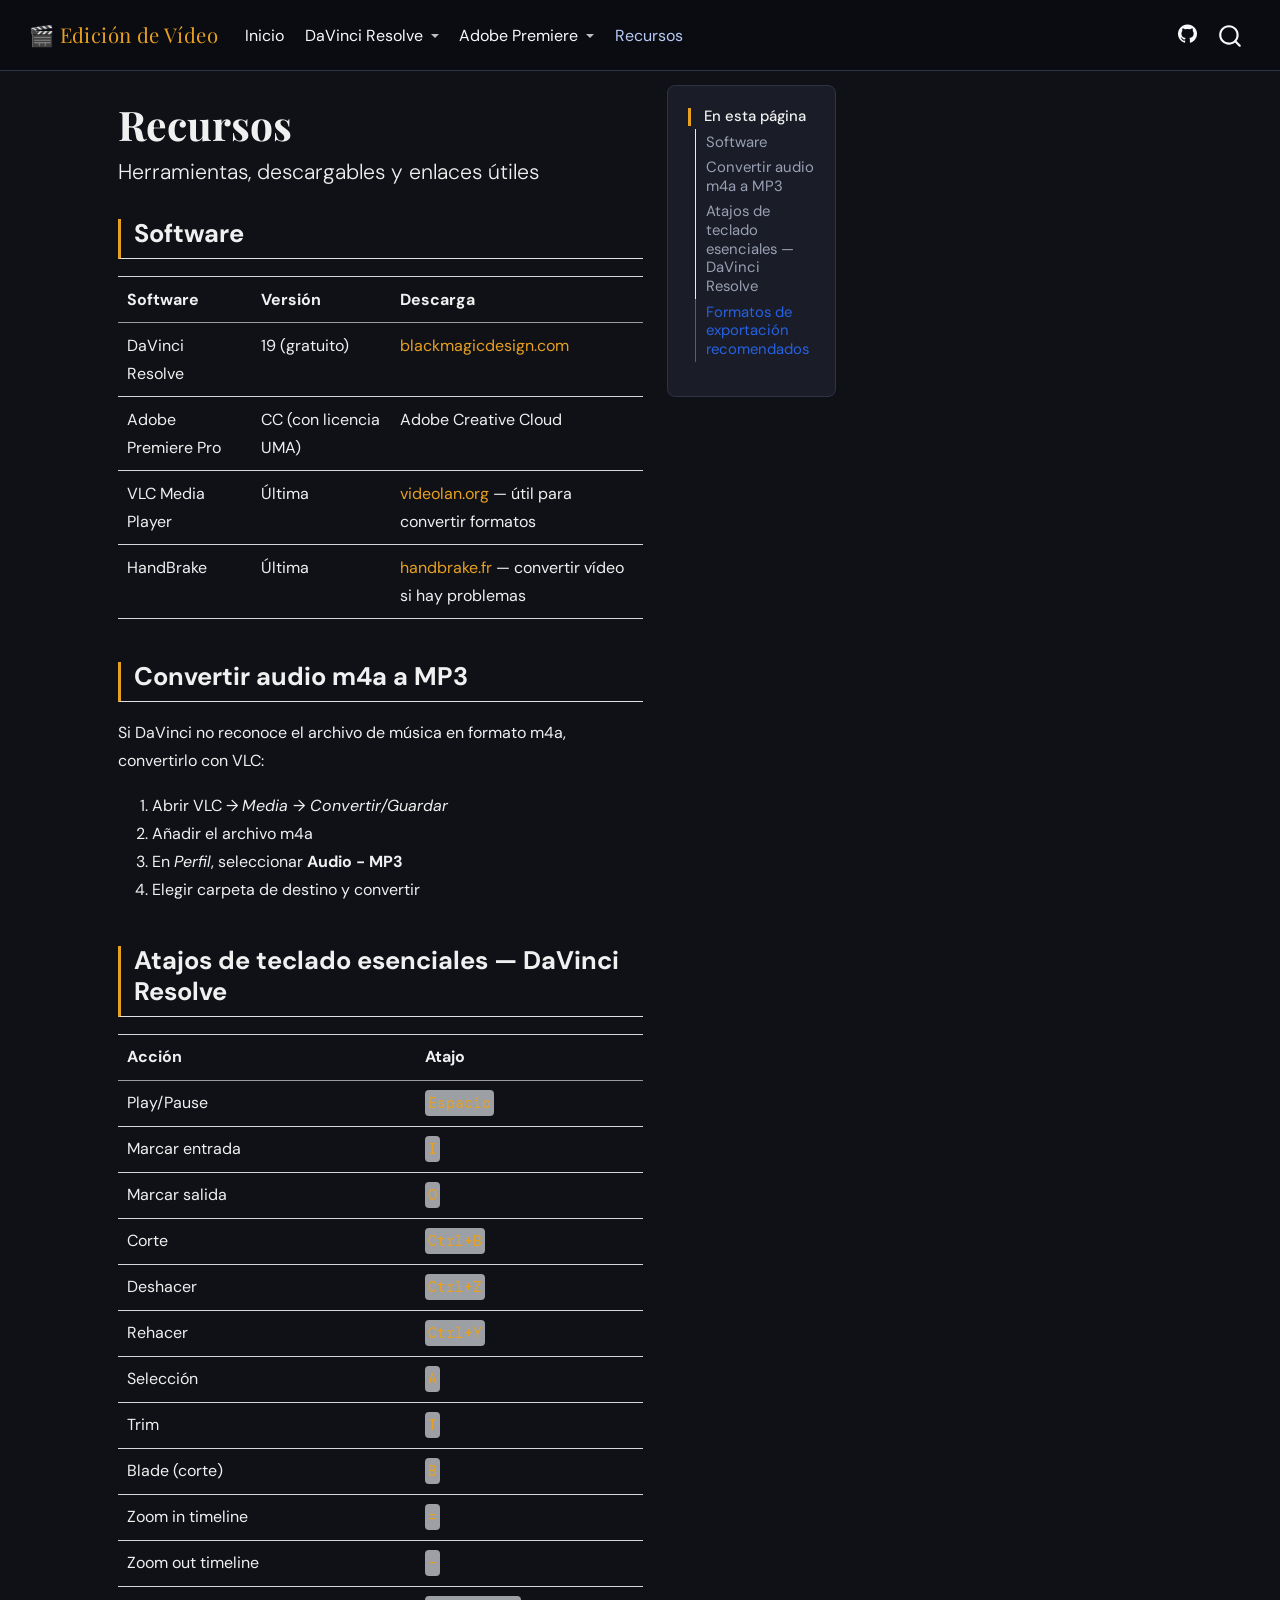
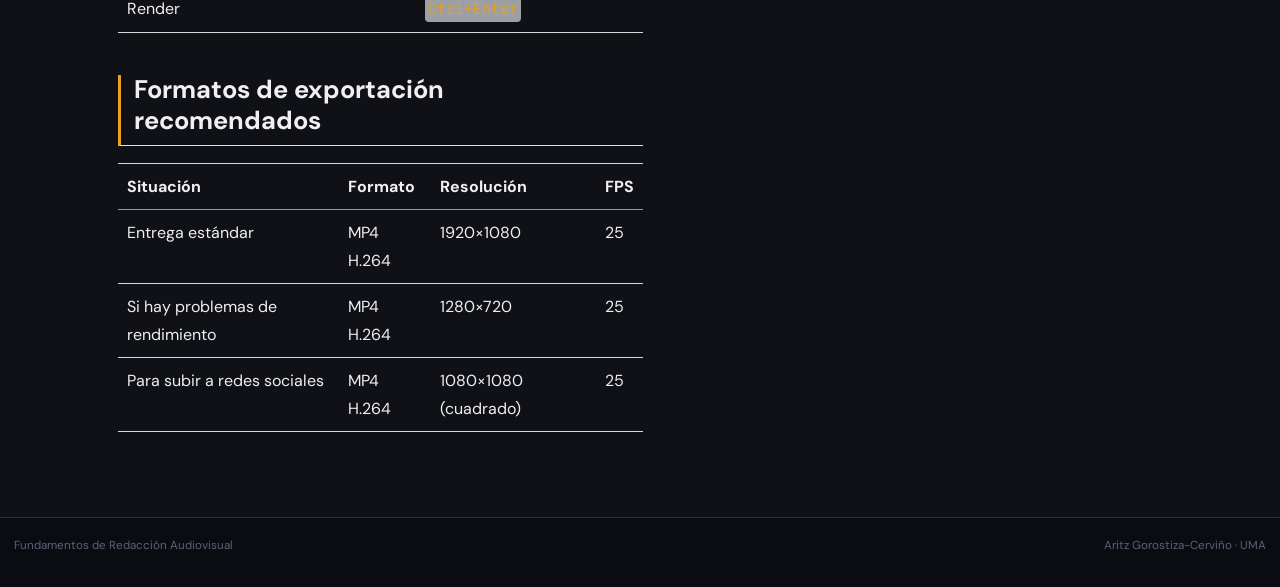
==== recursos.html @ 451c91e8 "Built site for gh-pages" ====
<!DOCTYPE html>
<html xmlns="http://www.w3.org/1999/xhtml" lang="en" xml:lang="en"><head>

<meta charset="utf-8">
<meta name="generator" content="quarto-1.9.37">

<meta name="viewport" content="width=device-width, initial-scale=1.0, user-scalable=yes">


<title>Recursos – Fundamentos de Redacción Audiovisual</title>
<style>
/* Default styles provided by pandoc.
** See https://pandoc.org/MANUAL.html#variables-for-html for config info.
*/
code{white-space: pre-wrap;}
span.smallcaps{font-variant: small-caps;}
div.columns{display: flex; gap: min(4vw, 1.5em);}
div.column{flex: auto; overflow-x: auto;}
div.hanging-indent{margin-left: 1.5em; text-indent: -1.5em;}
ul.task-list{list-style: none;}
ul.task-list li input[type="checkbox"] {
  width: 0.8em;
  margin: 0 0.8em 0.2em -1em; /* quarto-specific, see https://github.com/quarto-dev/quarto-cli/issues/4556 */ 
  vertical-align: middle;
}
</style>


<script src="site_libs/quarto-nav/quarto-nav.js"></script>
<script src="site_libs/quarto-nav/headroom.min.js"></script>
<script src="site_libs/clipboard/clipboard.min.js"></script>
<script src="site_libs/quarto-search/autocomplete.umd.js"></script>
<script src="site_libs/quarto-search/fuse.min.js"></script>
<script src="site_libs/quarto-search/quarto-search.js"></script>
<meta name="quarto:offset" content="./">
<script src="site_libs/quarto-html/quarto.js" type="module"></script>
<script src="site_libs/quarto-html/tabsets/tabsets.js" type="module"></script>
<script src="site_libs/quarto-html/popper.min.js"></script>
<script src="site_libs/quarto-html/tippy.umd.min.js"></script>
<script src="site_libs/quarto-html/anchor.min.js"></script>
<link href="site_libs/quarto-html/tippy.css" rel="stylesheet">
<link href="site_libs/quarto-html/quarto-syntax-highlighting-acf12a64177840b8d86f2d4f01b2e9fb.css" rel="stylesheet" id="quarto-text-highlighting-styles">
<script src="site_libs/bootstrap/bootstrap.min.js"></script>
<link href="site_libs/bootstrap/bootstrap-icons.css" rel="stylesheet">
<link href="site_libs/bootstrap/bootstrap-eed53793bd45a53be0f98e18c12b3672.min.css" rel="stylesheet" append-hash="true" id="quarto-bootstrap" data-mode="light">
<script id="quarto-search-options" type="application/json">{
  "location": "navbar",
  "copy-button": false,
  "collapse-after": 3,
  "panel-placement": "end",
  "type": "overlay",
  "limit": 50,
  "keyboard-shortcut": [
    "f",
    "/",
    "s"
  ],
  "show-item-context": false,
  "language": {
    "search-no-results-text": "No results",
    "search-matching-documents-text": "matching documents",
    "search-copy-link-title": "Copy link to search",
    "search-hide-matches-text": "Hide additional matches",
    "search-more-match-text": "more match in this document",
    "search-more-matches-text": "more matches in this document",
    "search-clear-button-title": "Clear",
    "search-text-placeholder": "",
    "search-detached-cancel-button-title": "Cancel",
    "search-submit-button-title": "Submit",
    "search-label": "Search"
  }
}</script>
<style>html{ scroll-behavior: smooth; }</style>


<link rel="stylesheet" href="styles.css">
</head>

<body class="nav-fixed quarto-light">

<div id="quarto-search-results"></div>
  <header id="quarto-header" class="headroom fixed-top">
    <nav class="navbar navbar-expand-lg " data-bs-theme="dark">
      <div class="navbar-container container-fluid">
      <div class="navbar-brand-container mx-auto">
    <a class="navbar-brand" href="./index.html">
    <span class="navbar-title">🎬 Edición de Vídeo</span>
    </a>
  </div>
            <div id="quarto-search" class="" title="Search"></div>
          <button class="navbar-toggler" type="button" data-bs-toggle="collapse" data-bs-target="#navbarCollapse" aria-controls="navbarCollapse" role="menu" aria-expanded="false" aria-label="Toggle navigation" onclick="if (window.quartoToggleHeadroom) { window.quartoToggleHeadroom(); }">
  <span class="navbar-toggler-icon"></span>
</button>
          <div class="collapse navbar-collapse" id="navbarCollapse">
            <ul class="navbar-nav navbar-nav-scroll me-auto">
  <li class="nav-item">
    <a class="nav-link" href="./index.html"> 
<span class="menu-text">Inicio</span></a>
  </li>  
  <li class="nav-item dropdown ">
    <a class="nav-link dropdown-toggle" href="#" id="nav-menu-davinci-resolve" role="link" data-bs-toggle="dropdown" aria-expanded="false">
 <span class="menu-text">DaVinci Resolve</span>
    </a>
    <ul class="dropdown-menu" aria-labelledby="nav-menu-davinci-resolve">    
        <li>
    <a class="dropdown-item" href="./davinci/intro.html">
 <span class="dropdown-text">Introducción e interfaz</span></a>
  </li>  
        <li>
    <a class="dropdown-item" href="./davinci/practica1.qmd">
 <span class="dropdown-text">Práctica 1 — Anuncio BMW</span></a>
  </li>  
    </ul>
  </li>
  <li class="nav-item dropdown ">
    <a class="nav-link dropdown-toggle" href="#" id="nav-menu-adobe-premiere" role="link" data-bs-toggle="dropdown" aria-expanded="false">
 <span class="menu-text">Adobe Premiere</span>
    </a>
    <ul class="dropdown-menu" aria-labelledby="nav-menu-adobe-premiere">    
        <li>
    <a class="dropdown-item" href="./premiere/intro.qmd">
 <span class="dropdown-text">Introducción e interfaz</span></a>
  </li>  
    </ul>
  </li>
  <li class="nav-item">
    <a class="nav-link active" href="./recursos.html" aria-current="page"> 
<span class="menu-text">Recursos</span></a>
  </li>  
</ul>
            <ul class="navbar-nav navbar-nav-scroll ms-auto">
  <li class="nav-item compact">
    <a class="nav-link" href="https://github.com/AritzUMA/Fundamentos_Redaccion"> <i class="bi bi-github" role="img" aria-label="GitHub">
</i> 
<span class="menu-text"></span></a>
  </li>  
</ul>
          </div> <!-- /navcollapse -->
            <div class="quarto-navbar-tools">
</div>
      </div> <!-- /container-fluid -->
    </nav>
</header>
<!-- content -->
<div id="quarto-content" class="quarto-container page-columns page-rows-contents page-layout-article page-navbar">
<!-- sidebar -->
<!-- margin-sidebar -->
    <div id="quarto-margin-sidebar" class="sidebar margin-sidebar">
        <nav id="TOC" role="doc-toc" class="toc-active">
    <h2 id="toc-title">En esta página</h2>
   
  <ul>
  <li><a href="#software" id="toc-software" class="nav-link active" data-scroll-target="#software">Software</a></li>
  <li><a href="#convertir-audio-m4a-a-mp3" id="toc-convertir-audio-m4a-a-mp3" class="nav-link" data-scroll-target="#convertir-audio-m4a-a-mp3">Convertir audio m4a a MP3</a></li>
  <li><a href="#atajos-de-teclado-esenciales-davinci-resolve" id="toc-atajos-de-teclado-esenciales-davinci-resolve" class="nav-link" data-scroll-target="#atajos-de-teclado-esenciales-davinci-resolve">Atajos de teclado esenciales — DaVinci Resolve</a></li>
  <li><a href="#formatos-de-exportación-recomendados" id="toc-formatos-de-exportación-recomendados" class="nav-link" data-scroll-target="#formatos-de-exportación-recomendados">Formatos de exportación recomendados</a></li>
  </ul>
</nav>
    </div>
<!-- main -->
<main class="content" id="quarto-document-content">

<header id="title-block-header" class="quarto-title-block default">
<div class="quarto-title">
<h1 class="title">Recursos</h1>
<p class="subtitle lead">Herramientas, descargables y enlaces útiles</p>
</div>



<div class="quarto-title-meta">

    
  
    
  </div>
  


</header>


<section id="software" class="level2">
<h2 class="anchored" data-anchor-id="software">Software</h2>
<table class="caption-top table">
<thead>
<tr class="header">
<th>Software</th>
<th>Versión</th>
<th>Descarga</th>
</tr>
</thead>
<tbody>
<tr class="odd">
<td>DaVinci Resolve</td>
<td>19 (gratuito)</td>
<td><a href="https://www.blackmagicdesign.com/products/davinciresolve">blackmagicdesign.com</a></td>
</tr>
<tr class="even">
<td>Adobe Premiere Pro</td>
<td>CC (con licencia UMA)</td>
<td>Adobe Creative Cloud</td>
</tr>
<tr class="odd">
<td>VLC Media Player</td>
<td>Última</td>
<td><a href="https://www.videolan.org">videolan.org</a> — útil para convertir formatos</td>
</tr>
<tr class="even">
<td>HandBrake</td>
<td>Última</td>
<td><a href="https://handbrake.fr">handbrake.fr</a> — convertir vídeo si hay problemas</td>
</tr>
</tbody>
</table>
</section>
<section id="convertir-audio-m4a-a-mp3" class="level2">
<h2 class="anchored" data-anchor-id="convertir-audio-m4a-a-mp3">Convertir audio m4a a MP3</h2>
<p>Si DaVinci no reconoce el archivo de música en formato m4a, convertirlo con VLC:</p>
<ol type="1">
<li>Abrir VLC → <em>Media → Convertir/Guardar</em></li>
<li>Añadir el archivo m4a</li>
<li>En <em>Perfil</em>, seleccionar <strong>Audio - MP3</strong></li>
<li>Elegir carpeta de destino y convertir</li>
</ol>
</section>
<section id="atajos-de-teclado-esenciales-davinci-resolve" class="level2">
<h2 class="anchored" data-anchor-id="atajos-de-teclado-esenciales-davinci-resolve">Atajos de teclado esenciales — DaVinci Resolve</h2>
<table class="caption-top table">
<thead>
<tr class="header">
<th>Acción</th>
<th>Atajo</th>
</tr>
</thead>
<tbody>
<tr class="odd">
<td>Play/Pause</td>
<td><code>Espacio</code></td>
</tr>
<tr class="even">
<td>Marcar entrada</td>
<td><code>I</code></td>
</tr>
<tr class="odd">
<td>Marcar salida</td>
<td><code>O</code></td>
</tr>
<tr class="even">
<td>Corte</td>
<td><code>Ctrl+B</code></td>
</tr>
<tr class="odd">
<td>Deshacer</td>
<td><code>Ctrl+Z</code></td>
</tr>
<tr class="even">
<td>Rehacer</td>
<td><code>Ctrl+Y</code></td>
</tr>
<tr class="odd">
<td>Selección</td>
<td><code>A</code></td>
</tr>
<tr class="even">
<td>Trim</td>
<td><code>T</code></td>
</tr>
<tr class="odd">
<td>Blade (corte)</td>
<td><code>B</code></td>
</tr>
<tr class="even">
<td>Zoom in timeline</td>
<td><code>=</code></td>
</tr>
<tr class="odd">
<td>Zoom out timeline</td>
<td><code>-</code></td>
</tr>
<tr class="even">
<td>Render</td>
<td><code>Ctrl+Enter</code></td>
</tr>
</tbody>
</table>
</section>
<section id="formatos-de-exportación-recomendados" class="level2">
<h2 class="anchored" data-anchor-id="formatos-de-exportación-recomendados">Formatos de exportación recomendados</h2>
<table class="caption-top table">
<thead>
<tr class="header">
<th>Situación</th>
<th>Formato</th>
<th>Resolución</th>
<th>FPS</th>
</tr>
</thead>
<tbody>
<tr class="odd">
<td>Entrega estándar</td>
<td>MP4 H.264</td>
<td>1920×1080</td>
<td>25</td>
</tr>
<tr class="even">
<td>Si hay problemas de rendimiento</td>
<td>MP4 H.264</td>
<td>1280×720</td>
<td>25</td>
</tr>
<tr class="odd">
<td>Para subir a redes sociales</td>
<td>MP4 H.264</td>
<td>1080×1080 (cuadrado)</td>
<td>25</td>
</tr>
</tbody>
</table>


</section>

</main> <!-- /main -->
<script id="quarto-html-after-body" type="application/javascript">
  window.document.addEventListener("DOMContentLoaded", function (event) {
    const icon = "";
    const anchorJS = new window.AnchorJS();
    anchorJS.options = {
      placement: 'right',
      icon: icon
    };
    anchorJS.add('.anchored');
    const isCodeAnnotation = (el) => {
      for (const clz of el.classList) {
        if (clz.startsWith('code-annotation-')) {                     
          return true;
        }
      }
      return false;
    }
    const onCopySuccess = function(e) {
      // button target
      const button = e.trigger;
      // don't keep focus
      button.blur();
      // flash "checked"
      button.classList.add('code-copy-button-checked');
      var currentTitle = button.getAttribute("title");
      button.setAttribute("title", "Copied!");
      let tooltip;
      if (window.bootstrap) {
        button.setAttribute("data-bs-toggle", "tooltip");
        button.setAttribute("data-bs-placement", "left");
        button.setAttribute("data-bs-title", "Copied!");
        tooltip = new bootstrap.Tooltip(button, 
          { trigger: "manual", 
            customClass: "code-copy-button-tooltip",
            offset: [0, -8]});
        tooltip.show();    
      }
      setTimeout(function() {
        if (tooltip) {
          tooltip.hide();
          button.removeAttribute("data-bs-title");
          button.removeAttribute("data-bs-toggle");
          button.removeAttribute("data-bs-placement");
        }
        button.setAttribute("title", currentTitle);
        button.classList.remove('code-copy-button-checked');
      }, 1000);
      // clear code selection
      e.clearSelection();
    }
    const getTextToCopy = function(trigger) {
      const outerScaffold = trigger.parentElement.cloneNode(true);
      const codeEl = outerScaffold.querySelector('code');
      for (const childEl of codeEl.children) {
        if (isCodeAnnotation(childEl)) {
          childEl.remove();
        }
      }
      return codeEl.innerText;
    }
    const clipboard = new window.ClipboardJS('.code-copy-button:not([data-in-quarto-modal])', {
      text: getTextToCopy
    });
    clipboard.on('success', onCopySuccess);
    if (window.document.getElementById('quarto-embedded-source-code-modal')) {
      const clipboardModal = new window.ClipboardJS('.code-copy-button[data-in-quarto-modal]', {
        text: getTextToCopy,
        container: window.document.getElementById('quarto-embedded-source-code-modal')
      });
      clipboardModal.on('success', onCopySuccess);
    }
      var localhostRegex = new RegExp(/^(?:http|https):\/\/localhost\:?[0-9]*\//);
      var mailtoRegex = new RegExp(/^mailto:/);
        var filterRegex = new RegExp("https:\/\/AritzUMA\.github\.io\/Fundamentos_Redaccion\/");
      var isInternal = (href) => {
          return filterRegex.test(href) || localhostRegex.test(href) || mailtoRegex.test(href);
      }
      // Inspect non-navigation links and adorn them if external
     var links = window.document.querySelectorAll('a[href]:not(.nav-link):not(.navbar-brand):not(.toc-action):not(.sidebar-link):not(.sidebar-item-toggle):not(.pagination-link):not(.no-external):not([aria-hidden]):not(.dropdown-item):not(.quarto-navigation-tool):not(.about-link)');
      for (var i=0; i<links.length; i++) {
        const link = links[i];
        if (!isInternal(link.href)) {
          // undo the damage that might have been done by quarto-nav.js in the case of
          // links that we want to consider external
          if (link.dataset.originalHref !== undefined) {
            link.href = link.dataset.originalHref;
          }
            // target, if specified
            link.setAttribute("target", "_blank");
            if (link.getAttribute("rel") === null) {
              link.setAttribute("rel", "noopener");
            }
        }
      }
    function tippyHover(el, contentFn, onTriggerFn, onUntriggerFn) {
      const config = {
        allowHTML: true,
        maxWidth: 500,
        delay: 100,
        arrow: false,
        appendTo: function(el) {
            return el.parentElement;
        },
        interactive: true,
        interactiveBorder: 10,
        theme: 'quarto',
        placement: 'bottom-start',
      };
      if (contentFn) {
        config.content = contentFn;
      }
      if (onTriggerFn) {
        config.onTrigger = onTriggerFn;
      }
      if (onUntriggerFn) {
        config.onUntrigger = onUntriggerFn;
      }
      window.tippy(el, config); 
    }
    const noterefs = window.document.querySelectorAll('a[role="doc-noteref"]');
    for (var i=0; i<noterefs.length; i++) {
      const ref = noterefs[i];
      tippyHover(ref, function() {
        // use id or data attribute instead here
        let href = ref.getAttribute('data-footnote-href') || ref.getAttribute('href');
        try { href = new URL(href).hash; } catch {}
        const id = href.replace(/^#\/?/, "");
        const note = window.document.getElementById(id);
        if (note) {
          return note.innerHTML;
        } else {
          return "";
        }
      });
    }
    const xrefs = window.document.querySelectorAll('a.quarto-xref');
    const processXRef = (id, note) => {
      // Strip column container classes
      const stripColumnClz = (el) => {
        el.classList.remove("page-full", "page-columns");
        if (el.children) {
          for (const child of el.children) {
            stripColumnClz(child);
          }
        }
      }
      stripColumnClz(note)
      if (id === null || id.startsWith('sec-')) {
        // Special case sections, only their first couple elements
        const container = document.createElement("div");
        if (note.children && note.children.length > 2) {
          container.appendChild(note.children[0].cloneNode(true));
          for (let i = 1; i < note.children.length; i++) {
            const child = note.children[i];
            if (child.tagName === "P" && child.innerText === "") {
              continue;
            } else {
              container.appendChild(child.cloneNode(true));
              break;
            }
          }
          if (window.Quarto?.typesetMath) {
            window.Quarto.typesetMath(container);
          }
          return container.innerHTML
        } else {
          if (window.Quarto?.typesetMath) {
            window.Quarto.typesetMath(note);
          }
          return note.innerHTML;
        }
      } else {
        // Remove any anchor links if they are present
        const anchorLink = note.querySelector('a.anchorjs-link');
        if (anchorLink) {
          anchorLink.remove();
        }
        if (window.Quarto?.typesetMath) {
          window.Quarto.typesetMath(note);
        }
        if (note.classList.contains("callout")) {
          return note.outerHTML;
        } else {
          return note.innerHTML;
        }
      }
    }
    for (var i=0; i<xrefs.length; i++) {
      const xref = xrefs[i];
      tippyHover(xref, undefined, function(instance) {
        instance.disable();
        let url = xref.getAttribute('href');
        let hash = undefined; 
        if (url.startsWith('#')) {
          hash = url;
        } else {
          try { hash = new URL(url).hash; } catch {}
        }
        if (hash) {
          const id = hash.replace(/^#\/?/, "");
          const note = window.document.getElementById(id);
          if (note !== null) {
            try {
              const html = processXRef(id, note.cloneNode(true));
              instance.setContent(html);
            } finally {
              instance.enable();
              instance.show();
            }
          } else {
            // See if we can fetch this
            fetch(url.split('#')[0])
            .then(res => res.text())
            .then(html => {
              const parser = new DOMParser();
              const htmlDoc = parser.parseFromString(html, "text/html");
              const note = htmlDoc.getElementById(id);
              if (note !== null) {
                const html = processXRef(id, note);
                instance.setContent(html);
              } 
            }).finally(() => {
              instance.enable();
              instance.show();
            });
          }
        } else {
          // See if we can fetch a full url (with no hash to target)
          // This is a special case and we should probably do some content thinning / targeting
          fetch(url)
          .then(res => res.text())
          .then(html => {
            const parser = new DOMParser();
            const htmlDoc = parser.parseFromString(html, "text/html");
            const note = htmlDoc.querySelector('main.content');
            if (note !== null) {
              // This should only happen for chapter cross references
              // (since there is no id in the URL)
              // remove the first header
              if (note.children.length > 0 && note.children[0].tagName === "HEADER") {
                note.children[0].remove();
              }
              const html = processXRef(null, note);
              instance.setContent(html);
            } 
          }).finally(() => {
            instance.enable();
            instance.show();
          });
        }
      }, function(instance) {
      });
    }
        let selectedAnnoteEl;
        const selectorForAnnotation = ( cell, annotation) => {
          let cellAttr = 'data-code-cell="' + cell + '"';
          let lineAttr = 'data-code-annotation="' +  annotation + '"';
          const selector = 'span[' + cellAttr + '][' + lineAttr + ']';
          return selector;
        }
        const selectCodeLines = (annoteEl) => {
          const doc = window.document;
          const targetCell = annoteEl.getAttribute("data-target-cell");
          const targetAnnotation = annoteEl.getAttribute("data-target-annotation");
          const annoteSpan = window.document.querySelector(selectorForAnnotation(targetCell, targetAnnotation));
          const lines = annoteSpan.getAttribute("data-code-lines").split(",");
          const lineIds = lines.map((line) => {
            return targetCell + "-" + line;
          })
          let top = null;
          let height = null;
          let parent = null;
          if (lineIds.length > 0) {
              //compute the position of the single el (top and bottom and make a div)
              const el = window.document.getElementById(lineIds[0]);
              top = el.offsetTop;
              height = el.offsetHeight;
              parent = el.parentElement.parentElement;
            if (lineIds.length > 1) {
              const lastEl = window.document.getElementById(lineIds[lineIds.length - 1]);
              const bottom = lastEl.offsetTop + lastEl.offsetHeight;
              height = bottom - top;
            }
            if (top !== null && height !== null && parent !== null) {
              // cook up a div (if necessary) and position it 
              let div = window.document.getElementById("code-annotation-line-highlight");
              if (div === null) {
                div = window.document.createElement("div");
                div.setAttribute("id", "code-annotation-line-highlight");
                div.style.position = 'absolute';
                parent.appendChild(div);
              }
              div.style.top = top - 2 + "px";
              div.style.height = height + 4 + "px";
              div.style.left = 0;
              let gutterDiv = window.document.getElementById("code-annotation-line-highlight-gutter");
              if (gutterDiv === null) {
                gutterDiv = window.document.createElement("div");
                gutterDiv.setAttribute("id", "code-annotation-line-highlight-gutter");
                gutterDiv.style.position = 'absolute';
                const codeCell = window.document.getElementById(targetCell);
                const gutter = codeCell.querySelector('.code-annotation-gutter');
                gutter.appendChild(gutterDiv);
              }
              gutterDiv.style.top = top - 2 + "px";
              gutterDiv.style.height = height + 4 + "px";
            }
            selectedAnnoteEl = annoteEl;
          }
        };
        const unselectCodeLines = () => {
          const elementsIds = ["code-annotation-line-highlight", "code-annotation-line-highlight-gutter"];
          elementsIds.forEach((elId) => {
            const div = window.document.getElementById(elId);
            if (div) {
              div.remove();
            }
          });
          selectedAnnoteEl = undefined;
        };
          // Handle positioning of the toggle
      window.addEventListener(
        "resize",
        throttle(() => {
          elRect = undefined;
          if (selectedAnnoteEl) {
            selectCodeLines(selectedAnnoteEl);
          }
        }, 10)
      );
      function throttle(fn, ms) {
      let throttle = false;
      let timer;
        return (...args) => {
          if(!throttle) { // first call gets through
              fn.apply(this, args);
              throttle = true;
          } else { // all the others get throttled
              if(timer) clearTimeout(timer); // cancel #2
              timer = setTimeout(() => {
                fn.apply(this, args);
                timer = throttle = false;
              }, ms);
          }
        };
      }
        // Attach click handler to the DT
        const annoteDls = window.document.querySelectorAll('dt[data-target-cell]');
        for (const annoteDlNode of annoteDls) {
          annoteDlNode.addEventListener('click', (event) => {
            const clickedEl = event.target;
            if (clickedEl !== selectedAnnoteEl) {
              unselectCodeLines();
              const activeEl = window.document.querySelector('dt[data-target-cell].code-annotation-active');
              if (activeEl) {
                activeEl.classList.remove('code-annotation-active');
              }
              selectCodeLines(clickedEl);
              clickedEl.classList.add('code-annotation-active');
            } else {
              // Unselect the line
              unselectCodeLines();
              clickedEl.classList.remove('code-annotation-active');
            }
          });
        }
    const findCites = (el) => {
      const parentEl = el.parentElement;
      if (parentEl) {
        const cites = parentEl.dataset.cites;
        if (cites) {
          return {
            el,
            cites: cites.split(' ')
          };
        } else {
          return findCites(el.parentElement)
        }
      } else {
        return undefined;
      }
    };
    var bibliorefs = window.document.querySelectorAll('a[role="doc-biblioref"]');
    for (var i=0; i<bibliorefs.length; i++) {
      const ref = bibliorefs[i];
      const citeInfo = findCites(ref);
      if (citeInfo) {
        tippyHover(citeInfo.el, function() {
          var popup = window.document.createElement('div');
          citeInfo.cites.forEach(function(cite) {
            var citeDiv = window.document.createElement('div');
            citeDiv.classList.add('hanging-indent');
            citeDiv.classList.add('csl-entry');
            var biblioDiv = window.document.getElementById('ref-' + cite);
            if (biblioDiv) {
              citeDiv.innerHTML = biblioDiv.innerHTML;
            }
            popup.appendChild(citeDiv);
          });
          return popup.innerHTML;
        });
      }
    }
  });
  </script>
</div> <!-- /content -->
<footer class="footer">
  <div class="nav-footer">
    <div class="nav-footer-left">
<p>Fundamentos de Redacción Audiovisual</p>
</div>   
    <div class="nav-footer-center">
      &nbsp;
    </div>
    <div class="nav-footer-right">
<p>Aritz Gorostiza-Cerviño · UMA</p>
</div>
  </div>
</footer>




<script src="site_libs/quarto-html/zenscroll-min.js"></script>
</body></html>
---- site_libs/quarto-html/tippy.css ----
.tippy-box[data-animation=fade][data-state=hidden]{opacity:0}[data-tippy-root]{max-width:calc(100vw - 10px)}.tippy-box{position:relative;background-color:#333;color:#fff;border-radius:4px;font-size:14px;line-height:1.4;white-space:normal;outline:0;transition-property:transform,visibility,opacity}.tippy-box[data-placement^=top]>.tippy-arrow{bottom:0}.tippy-box[data-placement^=top]>.tippy-arrow:before{bottom:-7px;left:0;border-width:8px 8px 0;border-top-color:initial;transform-origin:center top}.tippy-box[data-placement^=bottom]>.tippy-arrow{top:0}.tippy-box[data-placement^=bottom]>.tippy-arrow:before{top:-7px;left:0;border-width:0 8px 8px;border-bottom-color:initial;transform-origin:center bottom}.tippy-box[data-placement^=left]>.tippy-arrow{right:0}.tippy-box[data-placement^=left]>.tippy-arrow:before{border-width:8px 0 8px 8px;border-left-color:initial;right:-7px;transform-origin:center left}.tippy-box[data-placement^=right]>.tippy-arrow{left:0}.tippy-box[data-placement^=right]>.tippy-arrow:before{left:-7px;border-width:8px 8px 8px 0;border-right-color:initial;transform-origin:center right}.tippy-box[data-inertia][data-state=visible]{transition-timing-function:cubic-bezier(.54,1.5,.38,1.11)}.tippy-arrow{width:16px;height:16px;color:#333}.tippy-arrow:before{content:"";position:absolute;border-color:transparent;border-style:solid}.tippy-content{position:relative;padding:5px 9px;z-index:1}
---- site_libs/quarto-html/quarto-syntax-highlighting-acf12a64177840b8d86f2d4f01b2e9fb.css ----
/* quarto syntax highlight colors */
:root {
  --quarto-hl-al-color: #ff5555;
  --quarto-hl-an-color: #6a737d;
  --quarto-hl-at-color: #d73a49;
  --quarto-hl-bn-color: #005cc5;
  --quarto-hl-bu-color: #d73a49;
  --quarto-hl-ch-color: #032f62;
  --quarto-hl-co-color: #6a737d;
  --quarto-hl-cv-color: #6a737d;
  --quarto-hl-cn-color: #005cc5;
  --quarto-hl-cf-color: #d73a49;
  --quarto-hl-dt-color: #d73a49;
  --quarto-hl-dv-color: #005cc5;
  --quarto-hl-do-color: #6a737d;
  --quarto-hl-er-color: #ff5555;
  --quarto-hl-ex-color: #d73a49;
  --quarto-hl-fl-color: #005cc5;
  --quarto-hl-fu-color: #6f42c1;
  --quarto-hl-im-color: #032f62;
  --quarto-hl-in-color: #6a737d;
  --quarto-hl-kw-color: #d73a49;
  --quarto-hl-op-color: #24292e;
  --quarto-hl-pp-color: #d73a49;
  --quarto-hl-re-color: #6a737d;
  --quarto-hl-sc-color: #005cc5;
  --quarto-hl-ss-color: #032f62;
  --quarto-hl-st-color: #032f62;
  --quarto-hl-va-color: #e36209;
  --quarto-hl-vs-color: #032f62;
  --quarto-hl-wa-color: #ff5555;
}

/* other quarto variables */
:root {
  --quarto-font-monospace: SFMono-Regular, Menlo, Monaco, Consolas, "Liberation Mono", "Courier New", monospace;
}

/* syntax highlight based on Pandoc's rules */
pre > code.sourceCode > span {
  color: #24292e;
}

code.sourceCode > span {
  color: #24292e;
}

div.sourceCode,
div.sourceCode pre.sourceCode {
  color: #24292e;
}

/* Normal */
code span {
  color: #24292e;
}

/* Alert */
code span.al {
  font-weight: bold;
  color: #ff5555;
}

/* Annotation */
code span.an {
  color: #6a737d;
}

/* Attribute */
code span.at {
  color: #d73a49;
}

/* BaseN */
code span.bn {
  color: #005cc5;
}

/* BuiltIn */
code span.bu {
  color: #d73a49;
}

/* ControlFlow */
code span.cf {
  color: #d73a49;
}

/* Char */
code span.ch {
  color: #032f62;
}

/* Constant */
code span.cn {
  color: #005cc5;
}

/* Comment */
code span.co {
  color: #6a737d;
}

/* CommentVar */
code span.cv {
  color: #6a737d;
}

/* Documentation */
code span.do {
  color: #6a737d;
}

/* DataType */
code span.dt {
  color: #d73a49;
}

/* DecVal */
code span.dv {
  color: #005cc5;
}

/* Error */
code span.er {
  color: #ff5555;
  text-decoration: underline;
}

/* Extension */
code span.ex {
  font-weight: bold;
  color: #d73a49;
}

/* Float */
code span.fl {
  color: #005cc5;
}

/* Function */
code span.fu {
  color: #6f42c1;
}

/* Import */
code span.im {
  color: #032f62;
}

/* Information */
code span.in {
  color: #6a737d;
}

/* Keyword */
code span.kw {
  color: #d73a49;
}

/* Operator */
code span.op {
  color: #24292e;
}

/* Preprocessor */
code span.pp {
  color: #d73a49;
}

/* RegionMarker */
code span.re {
  color: #6a737d;
}

/* SpecialChar */
code span.sc {
  color: #005cc5;
}

/* SpecialString */
code span.ss {
  color: #032f62;
}

/* String */
code span.st {
  color: #032f62;
}

/* Variable */
code span.va {
  color: #e36209;
}

/* VerbatimString */
code span.vs {
  color: #032f62;
}

/* Warning */
code span.wa {
  color: #ff5555;
}

.prevent-inlining {
  content: "</";
}

/*# sourceMappingURL=e41d78b1f7017e44483b7fefd7a010af.css.map */
---- styles.css ----
/* ============================================================
   EDICIÓN DE VÍDEO — Estilos
   Dark editorial, professional media production feel
   ============================================================ */

@import url('https://fonts.googleapis.com/css2?family=DM+Sans:wght@300;400;500;700&family=DM+Mono:wght@400;500&family=Playfair+Display:wght@700&display=swap');

:root {
  --bg-dark:       #0f1117;
  --bg-panel:      #1a1d27;
  --bg-card:       #222636;
  --accent:        #e8a020;
  --accent-dim:    #a36b10;
  --text-primary:  #f0f0f0;
  --text-secondary:#9aa0b4;
  --text-muted:    #5c6278;
  --border:        #2e3347;
  --success:       #3ecf8e;
  --danger:        #e85d4a;
  --info:          #4fa3e3;

  --font-body:    'DM Sans', sans-serif;
  --font-mono:    'DM Mono', monospace;
  --font-display: 'Playfair Display', serif;

  --radius:    8px;
  --shadow:    0 4px 24px rgba(0,0,0,0.4);
}

/* Base */
body {
  font-family: var(--font-body);
  background-color: var(--bg-dark);
  color: var(--text-primary);
  line-height: 1.75;
  font-size: 16px;
}

/* Navbar */
.navbar {
  background-color: #0a0c12 !important;
  border-bottom: 1px solid var(--border);
  padding: 0.6rem 1.5rem;
}

.navbar-brand {
  font-family: var(--font-display);
  font-size: 1.2rem;
  color: var(--accent) !important;
  letter-spacing: 0.02em;
}

.navbar-dark .navbar-nav .nav-link {
  color: var(--text-secondary) !important;
  font-size: 0.9rem;
  font-weight: 500;
  transition: color 0.2s;
  padding: 0.5rem 0.9rem;
}

.navbar-dark .navbar-nav .nav-link:hover {
  color: var(--accent) !important;
}

/* Headings */
h1, h2, h3, h4 {
  font-family: var(--font-body);
  font-weight: 700;
  color: var(--text-primary);
}

h1 {
  font-family: var(--font-display);
  font-size: 2.4rem;
  line-height: 1.2;
  margin-bottom: 0.5rem;
}

h2 {
  font-size: 1.5rem;
  border-left: 3px solid var(--accent);
  padding-left: 0.75rem;
  margin-top: 2.5rem;
  margin-bottom: 1rem;
}

h3 {
  font-size: 1.15rem;
  color: var(--accent);
  margin-top: 1.8rem;
}

/* Main content area */
#quarto-content {
  background-color: var(--bg-dark);
}

.quarto-container {
  max-width: 860px;
}

/* TOC */
#TOC {
  background-color: var(--bg-panel);
  border: 1px solid var(--border);
  border-radius: var(--radius);
  padding: 1rem 1.2rem;
  font-size: 0.85rem;
}

#TOC a {
  color: var(--text-secondary);
  text-decoration: none;
}

#TOC a:hover {
  color: var(--accent);
}

/* Cards — para pasos de prácticas */
.card-paso {
  background: var(--bg-panel);
  border: 1px solid var(--border);
  border-radius: var(--radius);
  padding: 1.4rem 1.6rem;
  margin-bottom: 1.2rem;
  position: relative;
}

.card-paso .paso-num {
  display: inline-block;
  background: var(--accent);
  color: #000;
  font-weight: 700;
  font-size: 0.75rem;
  padding: 0.2rem 0.6rem;
  border-radius: 4px;
  margin-bottom: 0.6rem;
  letter-spacing: 0.05em;
  text-transform: uppercase;
}

/* Callouts personalizados */
.callout {
  border-radius: var(--radius);
  border: none;
  padding: 1rem 1.4rem;
  margin: 1.4rem 0;
}

.callout-tip {
  background: rgba(62, 207, 142, 0.1);
  border-left: 3px solid var(--success);
}

.callout-warning {
  background: rgba(232, 160, 32, 0.1);
  border-left: 3px solid var(--accent);
}

.callout-note {
  background: rgba(79, 163, 227, 0.1);
  border-left: 3px solid var(--info);
}

.callout-important {
  background: rgba(232, 93, 74, 0.1);
  border-left: 3px solid var(--danger);
}

/* Badges de entrega */
.badge-entrega {
  display: inline-flex;
  align-items: center;
  gap: 0.4rem;
  background: rgba(232, 160, 32, 0.15);
  border: 1px solid var(--accent-dim);
  color: var(--accent);
  font-size: 0.82rem;
  font-weight: 600;
  padding: 0.3rem 0.8rem;
  border-radius: 20px;
  margin-bottom: 1.2rem;
}

/* Hero banner para prácticas */
.practica-hero {
  background: linear-gradient(135deg, var(--bg-panel) 0%, #1e2235 100%);
  border: 1px solid var(--border);
  border-top: 3px solid var(--accent);
  border-radius: var(--radius);
  padding: 2rem 2.4rem;
  margin-bottom: 2.5rem;
}

.practica-hero h1 {
  font-size: 2rem;
  margin-bottom: 0.4rem;
}

.practica-hero .meta {
  color: var(--text-secondary);
  font-size: 0.88rem;
  display: flex;
  gap: 1.5rem;
  flex-wrap: wrap;
  margin-top: 0.8rem;
}

.practica-hero .meta span {
  display: flex;
  align-items: center;
  gap: 0.3rem;
}

/* Tabla de materiales */
.tabla-materiales {
  width: 100%;
  border-collapse: separate;
  border-spacing: 0;
  background: var(--bg-panel);
  border: 1px solid var(--border);
  border-radius: var(--radius);
  overflow: hidden;
  margin: 1.2rem 0;
  font-size: 0.9rem;
}

.tabla-materiales th {
  background: var(--bg-card);
  color: var(--accent);
  font-weight: 600;
  padding: 0.7rem 1rem;
  text-align: left;
  letter-spacing: 0.04em;
  font-size: 0.8rem;
  text-transform: uppercase;
}

.tabla-materiales td {
  padding: 0.65rem 1rem;
  border-top: 1px solid var(--border);
  color: var(--text-primary);
  vertical-align: top;
}

.tabla-materiales tr:hover td {
  background: rgba(255,255,255,0.02);
}

/* Code blocks */
pre, code {
  font-family: var(--font-mono);
  font-size: 0.88rem;
}

pre {
  background: var(--bg-panel) !important;
  border: 1px solid var(--border);
  border-radius: var(--radius);
  padding: 1.1rem 1.3rem;
}

code {
  background: var(--bg-card);
  padding: 0.15em 0.4em;
  border-radius: 4px;
  color: var(--accent);
}

/* Links */
a {
  color: var(--accent);
  text-decoration: none;
  transition: opacity 0.15s;
}

a:hover {
  opacity: 0.75;
  text-decoration: underline;
}

/* Footer */
.nav-footer {
  background: #0a0c12;
  border-top: 1px solid var(--border);
  color: var(--text-muted);
  font-size: 0.83rem;
  padding: 1rem 1.5rem;
}

/* Checklist visual */
.checklist {
  list-style: none;
  padding-left: 0;
  margin: 1rem 0;
}

.checklist li {
  padding: 0.5rem 0.8rem 0.5rem 2.2rem;
  position: relative;
  border-bottom: 1px solid var(--border);
  color: var(--text-primary);
  font-size: 0.95rem;
}

.checklist li:last-child {
  border-bottom: none;
}

.checklist li::before {
  content: "☐";
  position: absolute;
  left: 0.5rem;
  color: var(--accent);
  font-size: 1rem;
}

/* Responsive */
@media (max-width: 768px) {
  h1 { font-size: 1.8rem; }
  .practica-hero { padding: 1.4rem; }
}
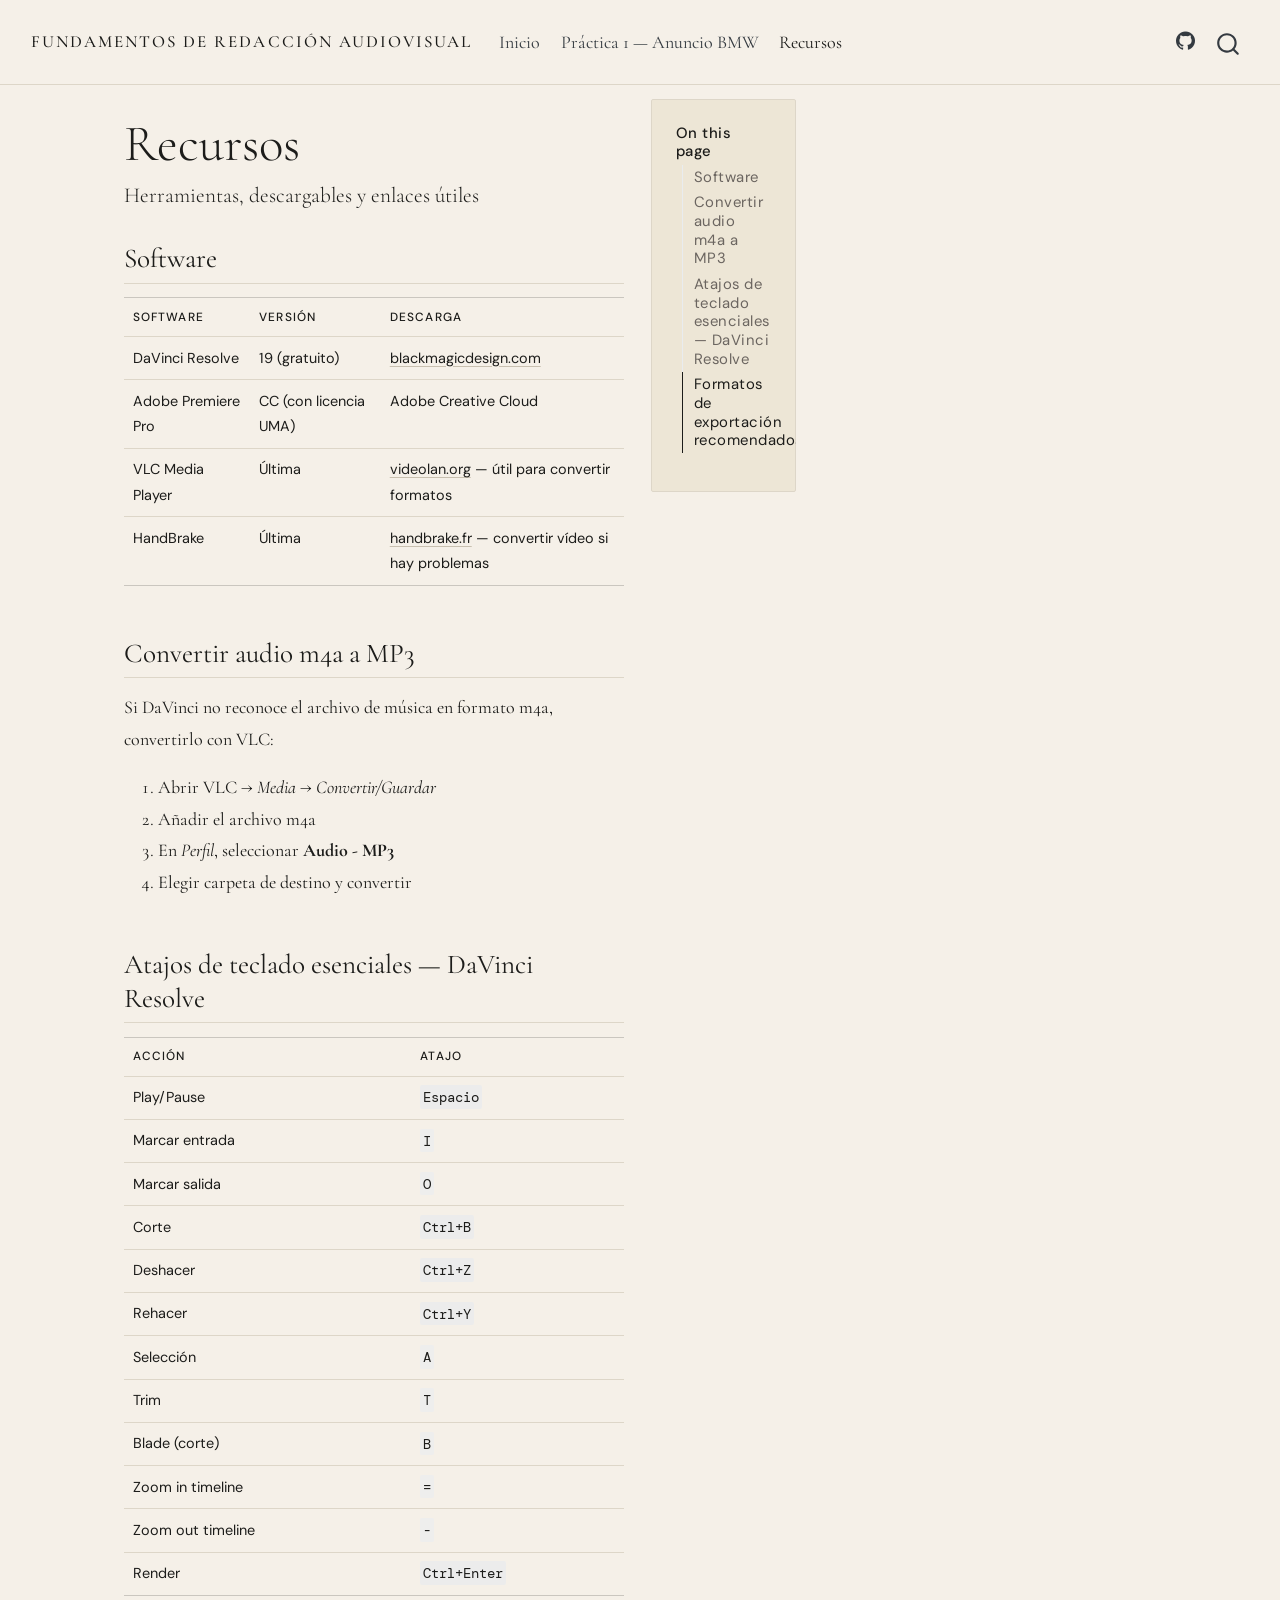
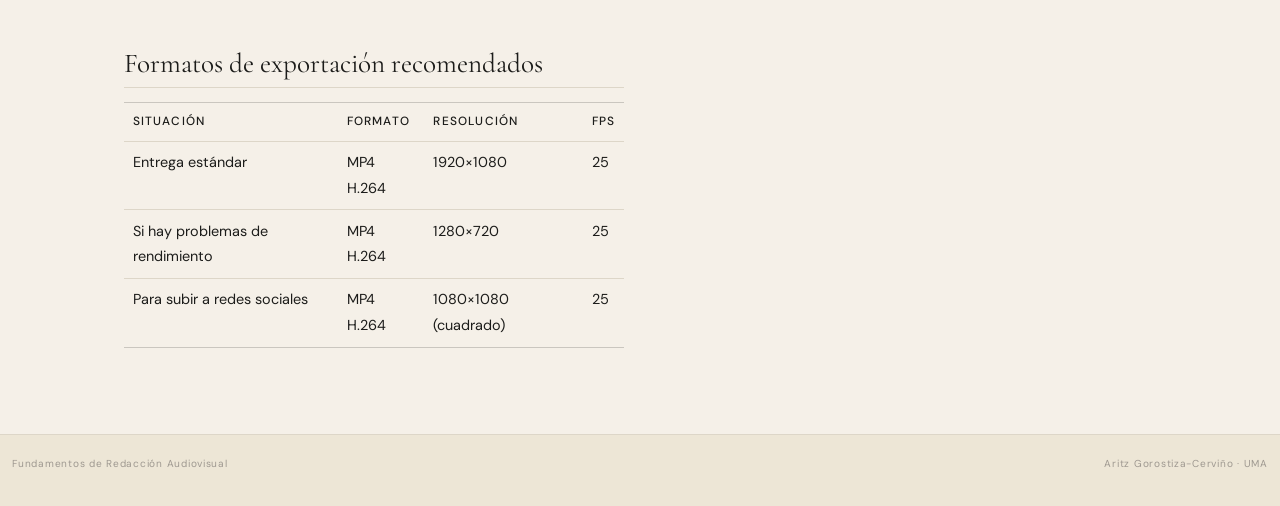
==== commit 37b681e2: "Built site for gh-pages" ====
--- a/recursos.html
+++ b/recursos.html
@@ -39,10 +39,10 @@
 <script src="site_libs/quarto-html/tippy.umd.min.js"></script>
 <script src="site_libs/quarto-html/anchor.min.js"></script>
 <link href="site_libs/quarto-html/tippy.css" rel="stylesheet">
-<link href="site_libs/quarto-html/quarto-syntax-highlighting-acf12a64177840b8d86f2d4f01b2e9fb.css" rel="stylesheet" id="quarto-text-highlighting-styles">
+<link href="site_libs/quarto-html/quarto-syntax-highlighting-d7ab10a1802dba64853d943fc2a53f11.css" rel="stylesheet" id="quarto-text-highlighting-styles">
 <script src="site_libs/bootstrap/bootstrap.min.js"></script>
 <link href="site_libs/bootstrap/bootstrap-icons.css" rel="stylesheet">
-<link href="site_libs/bootstrap/bootstrap-eed53793bd45a53be0f98e18c12b3672.min.css" rel="stylesheet" append-hash="true" id="quarto-bootstrap" data-mode="light">
+<link href="site_libs/bootstrap/bootstrap-1b5a659038f5883c3acaf75d03b4044a.min.css" rel="stylesheet" append-hash="true" id="quarto-bootstrap" data-mode="light">
 <script id="quarto-search-options" type="application/json">{
   "location": "navbar",
   "copy-button": false,
@@ -73,7 +73,6 @@
 <style>html{ scroll-behavior: smooth; }</style>
 
 
-<link rel="stylesheet" href="styles.css">
 </head>
 
 <body class="nav-fixed quarto-light">
@@ -84,7 +83,7 @@
       <div class="navbar-container container-fluid">
       <div class="navbar-brand-container mx-auto">
     <a class="navbar-brand" href="./index.html">
-    <span class="navbar-title">🎬 Edición de Vídeo</span>
+    <span class="navbar-title">Fundamentos de Redacción Audiovisual</span>
     </a>
   </div>
             <div id="quarto-search" class="" title="Search"></div>
@@ -97,32 +96,10 @@
     <a class="nav-link" href="./index.html"> 
 <span class="menu-text">Inicio</span></a>
   </li>  
-  <li class="nav-item dropdown ">
-    <a class="nav-link dropdown-toggle" href="#" id="nav-menu-davinci-resolve" role="link" data-bs-toggle="dropdown" aria-expanded="false">
- <span class="menu-text">DaVinci Resolve</span>
-    </a>
-    <ul class="dropdown-menu" aria-labelledby="nav-menu-davinci-resolve">    
-        <li>
-    <a class="dropdown-item" href="./davinci/intro.html">
- <span class="dropdown-text">Introducción e interfaz</span></a>
+  <li class="nav-item">
+    <a class="nav-link" href="./davinci/practica1.html"> 
+<span class="menu-text">Práctica 1 — Anuncio BMW</span></a>
   </li>  
-        <li>
-    <a class="dropdown-item" href="./davinci/practica1.qmd">
- <span class="dropdown-text">Práctica 1 — Anuncio BMW</span></a>
-  </li>  
-    </ul>
-  </li>
-  <li class="nav-item dropdown ">
-    <a class="nav-link dropdown-toggle" href="#" id="nav-menu-adobe-premiere" role="link" data-bs-toggle="dropdown" aria-expanded="false">
- <span class="menu-text">Adobe Premiere</span>
-    </a>
-    <ul class="dropdown-menu" aria-labelledby="nav-menu-adobe-premiere">    
-        <li>
-    <a class="dropdown-item" href="./premiere/intro.qmd">
- <span class="dropdown-text">Introducción e interfaz</span></a>
-  </li>  
-    </ul>
-  </li>
   <li class="nav-item">
     <a class="nav-link active" href="./recursos.html" aria-current="page"> 
 <span class="menu-text">Recursos</span></a>
@@ -147,7 +124,7 @@
 <!-- margin-sidebar -->
     <div id="quarto-margin-sidebar" class="sidebar margin-sidebar">
         <nav id="TOC" role="doc-toc" class="toc-active">
-    <h2 id="toc-title">En esta página</h2>
+    <h2 id="toc-title">On this page</h2>
    
   <ul>
   <li><a href="#software" id="toc-software" class="nav-link active" data-scroll-target="#software">Software</a></li>
--- a/site_libs/quarto-html/quarto-syntax-highlighting-d7ab10a1802dba64853d943fc2a53f11.css
+++ b/site_libs/quarto-html/quarto-syntax-highlighting-d7ab10a1802dba64853d943fc2a53f11.css
@@ -0,0 +1,210 @@
+/* quarto syntax highlight colors */
+:root {
+  --quarto-hl-al-color: #ff5555;
+  --quarto-hl-an-color: #6a737d;
+  --quarto-hl-at-color: #d73a49;
+  --quarto-hl-bn-color: #005cc5;
+  --quarto-hl-bu-color: #d73a49;
+  --quarto-hl-ch-color: #032f62;
+  --quarto-hl-co-color: #6a737d;
+  --quarto-hl-cv-color: #6a737d;
+  --quarto-hl-cn-color: #005cc5;
+  --quarto-hl-cf-color: #d73a49;
+  --quarto-hl-dt-color: #d73a49;
+  --quarto-hl-dv-color: #005cc5;
+  --quarto-hl-do-color: #6a737d;
+  --quarto-hl-er-color: #ff5555;
+  --quarto-hl-ex-color: #d73a49;
+  --quarto-hl-fl-color: #005cc5;
+  --quarto-hl-fu-color: #6f42c1;
+  --quarto-hl-im-color: #032f62;
+  --quarto-hl-in-color: #6a737d;
+  --quarto-hl-kw-color: #d73a49;
+  --quarto-hl-op-color: #24292e;
+  --quarto-hl-pp-color: #d73a49;
+  --quarto-hl-re-color: #6a737d;
+  --quarto-hl-sc-color: #005cc5;
+  --quarto-hl-ss-color: #032f62;
+  --quarto-hl-st-color: #032f62;
+  --quarto-hl-va-color: #e36209;
+  --quarto-hl-vs-color: #032f62;
+  --quarto-hl-wa-color: #ff5555;
+}
+
+/* other quarto variables */
+:root {
+  --quarto-font-monospace: "DM Mono", monospace;
+}
+
+/* syntax highlight based on Pandoc's rules */
+pre > code.sourceCode > span {
+  color: #24292e;
+}
+
+code.sourceCode > span {
+  color: #24292e;
+}
+
+div.sourceCode,
+div.sourceCode pre.sourceCode {
+  color: #24292e;
+}
+
+/* Normal */
+code span {
+  color: #24292e;
+}
+
+/* Alert */
+code span.al {
+  font-weight: bold;
+  color: #ff5555;
+}
+
+/* Annotation */
+code span.an {
+  color: #6a737d;
+}
+
+/* Attribute */
+code span.at {
+  color: #d73a49;
+}
+
+/* BaseN */
+code span.bn {
+  color: #005cc5;
+}
+
+/* BuiltIn */
+code span.bu {
+  color: #d73a49;
+}
+
+/* ControlFlow */
+code span.cf {
+  color: #d73a49;
+}
+
+/* Char */
+code span.ch {
+  color: #032f62;
+}
+
+/* Constant */
+code span.cn {
+  color: #005cc5;
+}
+
+/* Comment */
+code span.co {
+  color: #6a737d;
+}
+
+/* CommentVar */
+code span.cv {
+  color: #6a737d;
+}
+
+/* Documentation */
+code span.do {
+  color: #6a737d;
+}
+
+/* DataType */
+code span.dt {
+  color: #d73a49;
+}
+
+/* DecVal */
+code span.dv {
+  color: #005cc5;
+}
+
+/* Error */
+code span.er {
+  color: #ff5555;
+  text-decoration: underline;
+}
+
+/* Extension */
+code span.ex {
+  font-weight: bold;
+  color: #d73a49;
+}
+
+/* Float */
+code span.fl {
+  color: #005cc5;
+}
+
+/* Function */
+code span.fu {
+  color: #6f42c1;
+}
+
+/* Import */
+code span.im {
+  color: #032f62;
+}
+
+/* Information */
+code span.in {
+  color: #6a737d;
+}
+
+/* Keyword */
+code span.kw {
+  color: #d73a49;
+}
+
+/* Operator */
+code span.op {
+  color: #24292e;
+}
+
+/* Preprocessor */
+code span.pp {
+  color: #d73a49;
+}
+
+/* RegionMarker */
+code span.re {
+  color: #6a737d;
+}
+
+/* SpecialChar */
+code span.sc {
+  color: #005cc5;
+}
+
+/* SpecialString */
+code span.ss {
+  color: #032f62;
+}
+
+/* String */
+code span.st {
+  color: #032f62;
+}
+
+/* Variable */
+code span.va {
+  color: #e36209;
+}
+
+/* VerbatimString */
+code span.vs {
+  color: #032f62;
+}
+
+/* Warning */
+code span.wa {
+  color: #ff5555;
+}
+
+.prevent-inlining {
+  content: "</";
+}
+
+/*# sourceMappingURL=2f456dc868a81a1ff906524e6e1d5d24.css.map */
